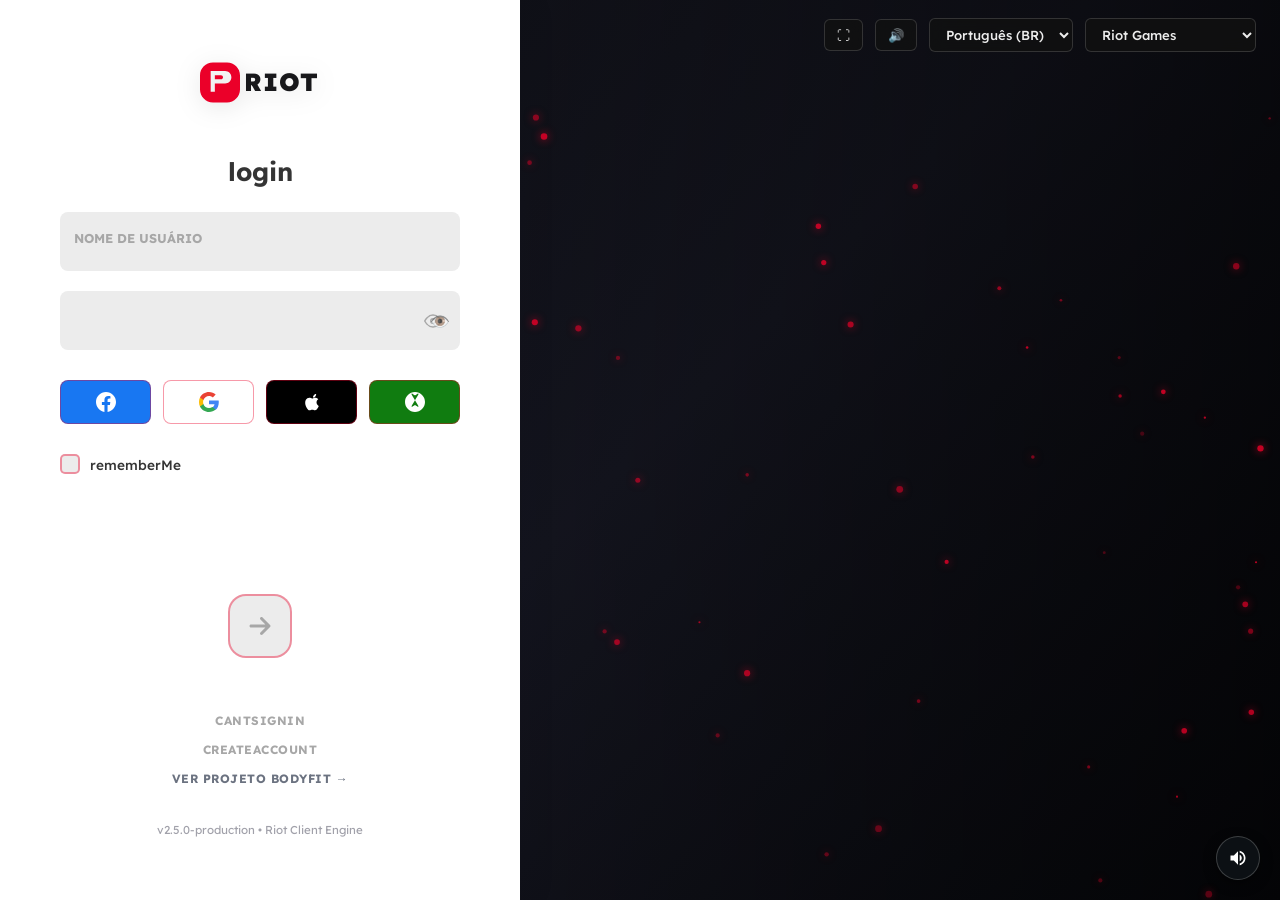
==== index.html @ dedc52a4 "feat: complete riot games login screen architecture with pwa, vfx canvas, web audio and themes" ====
<!DOCTYPE html>
<html lang="pt-BR" data-theme="riot">
<head>
  <meta charset="UTF-8">
  <meta name="viewport" content="width=device-width, initial-scale=1.0">
  <title>Riot Games — Portal de Autenticação</title>
  <link rel="manifest" href="manifest.json">
  <meta name="theme-color" content="#EB0029">
  
  <link rel="stylesheet" href="GH.css">
  <link rel="stylesheet" href="styles/animations.css">
  <link rel="stylesheet" href="styles/themes.css">

  <style>
    /* Estilos Avançados de Barra Superior e Modais */
    .top-controls {
      position: absolute;
      top: 18px;
      right: 24px;
      display: flex;
      align-items: center;
      gap: 12px;
      z-index: 100;
    }

    .control-select, .control-btn {
      background: rgba(17, 17, 17, 0.85);
      backdrop-filter: blur(8px);
      color: #ECECEC;
      border: 1px solid rgba(255, 255, 255, 0.15);
      padding: 7px 12px;
      border-radius: 6px;
      font-size: 0.82em;
      font-weight: 500;
      cursor: pointer;
      outline: none;
      transition: all 0.2s ease;
    }

    .control-select:hover, .control-btn:hover {
      border-color: var(--primary, #EB0029);
      color: #FFF;
    }

    .password-container {
      position: relative;
      width: 100%;
    }

    .password-toggle-btn {
      position: absolute;
      right: 14px;
      top: 50%;
      transform: translateY(-50%);
      background: none;
      border: none;
      cursor: pointer;
      color: var(--medium-grey);
      display: flex;
      align-items: center;
      justify-content: center;
      padding: 4px;
      border-radius: 4px;
      transition: color 0.2s ease;
    }

    .password-toggle-btn:hover {
      color: var(--primary, #EB0029);
    }

    .caps-warning {
      display: none;
      color: #FF4655;
      font-size: 0.75em;
      font-weight: 600;
      margin-top: 6px;
      align-items: center;
      gap: 5px;
    }

    .modal-overlay {
      display: none;
      position: fixed;
      inset: 0;
      background: rgba(0, 0, 0, 0.75);
      backdrop-filter: blur(6px);
      justify-content: center;
      align-items: center;
      z-index: 2000;
      animation: fadeIn 0.25s ease forwards;
    }

    .modal-overlay.active {
      display: flex;
    }

    .modal-box {
      background: #18181b;
      border: 1px solid rgba(255, 255, 255, 0.12);
      border-radius: 12px;
      padding: 32px;
      width: 90%;
      max-width: 440px;
      box-shadow: 0 20px 40px rgba(0, 0, 0, 0.8);
      position: relative;
      color: #F4F4F5;
      animation: scaleUp 0.25s ease forwards;
    }

    .modal-box h2 {
      font-size: 1.4em;
      font-weight: 700;
      margin-bottom: 10px;
      color: #FFF;
    }

    .modal-box p {
      color: #A1A1AA;
      font-size: 0.9em;
      margin-bottom: 20px;
      line-height: 1.5;
    }

    .modal-close-btn {
      position: absolute;
      top: 16px;
      right: 18px;
      background: none;
      border: none;
      color: #71717A;
      font-size: 1.5em;
      cursor: pointer;
      line-height: 1;
      transition: color 0.2s;
    }

    .modal-close-btn:hover {
      color: #FFF;
    }

    .modal-actions {
      display: flex;
      gap: 10px;
      margin-top: 20px;
    }

    .btn-action-primary {
      flex: 1;
      padding: 12px;
      background: var(--primary, #EB0029);
      color: #FFF;
      border: none;
      border-radius: 6px;
      font-weight: 700;
      font-size: 0.9em;
      cursor: pointer;
      transition: opacity 0.2s;
    }

    .btn-action-primary:hover {
      opacity: 0.9;
    }

    .two-factor-inputs {
      display: flex;
      justify-content: space-between;
      gap: 8px;
      margin: 20px 0;
    }

    .otp-field {
      width: 48px;
      height: 54px;
      text-align: center;
      font-size: 1.5em;
      font-weight: 700;
      background: #27272A;
      border: 2px solid #3F3F46;
      border-radius: 6px;
      color: #FFF;
      outline: none;
      transition: border-color 0.2s;
    }

    .otp-field:focus {
      border-color: var(--primary, #EB0029);
      background: #18181B;
    }

    .sub-links-group {
      display: flex;
      flex-direction: column;
      align-items: center;
      gap: 6px;
      margin-top: 15px;
    }

    .status-badge {
      font-size: 0.72em;
      padding: 3px 8px;
      border-radius: 4px;
      background: rgba(255, 255, 255, 0.08);
      color: #A1A1AA;
      margin-top: 25px;
    }

    /* Ajuste para SVG dos botões sociais */
    .icons__button svg {
      width: 20px;
      height: 20px;
    }
  </style>
</head>
<body>

  <!-- Barra de Ferramentas Superior (Idioma, Tema, Áudio, Tela Cheia) -->
  <header class="top-controls" role="region" aria-label="Preferências do usuário">
    <button type="button" class="control-btn" onclick="toggleFullscreen()" title="Tela cheia (F11)">
      <span>⛶</span>
    </button>

    <button type="button" class="control-btn" id="audioToggleBtn" title="Alternar som (Ctrl+M)">
      <span id="audioIcon">🔊</span>
    </button>

    <select id="langSelector" class="control-select" aria-label="Seletor de idioma">
      <option value="pt-BR" selected>Português (BR)</option>
      <option value="en-US">English (US)</option>
      <option value="es-ES">Español (ES)</option>
      <option value="ja-JP">日本語 (JA)</option>
      <option value="ko-KR">한국어 (KO)</option>
    </select>

    <select id="themeSelector" class="control-select" aria-label="Seletor de tema">
      <option value="riot" selected>Riot Games</option>
      <option value="valorant">Valorant</option>
      <option value="lol">League of Legends</option>
      <option value="tft">Teamfight Tactics</option>
    </select>
  </header>

  <main>
    <section class="login" aria-label="Painel de Login">
      <div class="wrapper">
        <!-- Logo Riot Games em Vetor SVG -->
        <div class="login__logo" aria-label="Riot Games" style="display:flex; justify-content:center;">
          <svg viewBox="0 0 135 45" width="135" height="45" fill="currentColor" xmlns="http://www.w3.org/2000/svg">
            <path fill="#EB0029" d="M14.5 0C6.5 0 0 6.5 0 14.5v16C0 38.5 6.5 45 14.5 45h16c8 0 14.5-6.5 14.5-14.5v-16C45 6.5 38.5 0 30.5 0h-16zm2.2 9.5h11.6c3.9 0 7 3.1 7 7s-3.1 7-7 7H16.7v9.5H12V9.5h4.7zm0 4.7v4.7h6.9c1.3 0 2.3-1 2.3-2.3s-1-2.3-2.3-2.3h-6.9z"/>
            <text x="50" y="32" font-family="'Lexend Deca', sans-serif" font-weight="900" font-size="28" letter-spacing="1" fill="#18181B">RIOT</text>
          </svg>
        </div>

        <h1 class="login__title" id="loginTitle" data-i18n="login">Fazer login</h1>
    
        <!-- Campo Nome de Usuário -->
        <label class="login__label">
          <span data-i18n="username">nome de usuário</span>
          <input type="text" name="username" class="input" id="usernameInput" autocomplete="username" required>
        </label>
  
        <!-- Campo Senha -->
        <label class="login__label">
          <span data-i18n="password">senha</span>
          <div class="password-container">
            <input type="password" name="password" class="input" id="passwordInput" autocomplete="current-password" required>
            <button type="button" class="password-toggle-btn" id="togglePasswordBtn" aria-label="Mostrar ou ocultar senha">
              <svg id="eyeIcon" viewBox="0 0 24 24" width="18" height="18" fill="none" stroke="currentColor" stroke-width="2" stroke-linecap="round" stroke-linejoin="round">
                <path d="M1 12s4-8 11-8 11 8 11 8-4 8-11 8-11-8-11-8z"></path>
                <circle cx="12" cy="12" r="3"></circle>
              </svg>
            </button>
          </div>
          <div class="caps-warning" id="capsWarning">
            <span>⚠️</span> <span data-i18n="capsWarning">Caps Lock ativado</span>
          </div>
        </label>
  
        <!-- Botões Sociais com SVGs Nativos -->
        <div class="login__icons" aria-label="Opções de autenticação social">
          <button type="button" class="icons__button" id="btnAuthFacebook" title="Entrar com Facebook">
            <svg viewBox="0 0 24 24" fill="#FFFFFF"><path d="M24 12.073c0-6.627-5.373-12-12-12s-12 5.373-12 12c0 5.99 4.388 10.954 10.125 11.854v-8.385H7.078v-3.47h3.047V9.43c0-3.007 1.792-4.669 4.533-4.669 1.312 0 2.686.235 2.686.235v2.953H15.83c-1.491 0-1.956.925-1.956 1.874v2.25h3.328l-.532 3.47h-2.796v8.385C19.612 23.027 24 18.062 24 12.073z"/></svg>
          </button>
  
          <button type="button" class="icons__button" id="btnAuthGoogle" title="Entrar com Google">
            <svg viewBox="0 0 24 24"><path fill="#4285F4" d="M23.745 12.27c0-.7-.06-1.4-.19-2.07H12v4.51h6.6c-.29 1.52-1.14 2.82-2.4 3.68v3.05h3.88c2.27-2.09 3.66-5.17 3.66-9.17z"/><path fill="#34A853" d="M12 24c3.24 0 5.95-1.08 7.93-2.91l-3.88-3.05c-1.08.72-2.45 1.16-4.05 1.16-3.12 0-5.77-2.1-6.72-4.93H1.19v3.15C3.17 21.32 7.23 24 12 24z"/><path fill="#FBBC05" d="M5.28 14.27c-.25-.72-.38-1.49-.38-2.27s.13-1.55.38-2.27V6.58H1.19C.43 8.11 0 9.83 0 12s.43 3.89 1.19 5.42l4.09-3.15z"/><path fill="#EA4335" d="M12 4.75c1.77 0 3.35.61 4.6 1.8l3.42-3.42C17.95 1.19 15.24 0 12 0 7.23 0 3.17 2.68 1.19 6.58l4.09 3.15c.95-2.83 3.6-4.98 6.72-4.98z"/></svg>
          </button>
  
          <button type="button" class="icons__button" id="btnAuthApple" title="Entrar com Apple">
            <svg viewBox="0 0 24 24" fill="#FFFFFF"><path d="M18.71 19.5c-.83 1.24-1.71 2.45-3.05 2.47-1.34.03-1.77-.79-3.29-.79-1.53 0-2 .77-3.27.82-1.31.05-2.3-1.32-3.14-2.53C4.25 17 2.94 12.45 4.7 9.39c.87-1.52 2.43-2.48 4.12-2.51 1.28-.02 2.5.87 3.29.87.78 0 2.26-1.07 3.81-.91.65.03 2.47.26 3.64 1.98-.09.06-2.17 1.28-2.15 3.81.03 3.02 2.65 4.03 2.68 4.04-.03.07-.42 1.44-1.38 2.83M15.97 5.39c.65-.79 1.09-1.89.97-2.99-.94.04-2.08.63-2.75 1.42-.59.69-1.11 1.8-0.97 2.87 1.06.08 2.1-.51 2.75-1.3z"/></svg>
          </button>

          <button type="button" class="icons__button" id="btnAuthXbox" title="Entrar com Xbox" style="background-color: #107C10;">
            <svg viewBox="0 0 24 24" fill="#FFFFFF"><path d="M12 0C5.373 0 0 5.373 0 12s5.373 12 12 12 12-5.373 12-12S18.627 0 12 0zm3.223 17.584c-.453-.255-3.223-1.93-3.223-1.93s-2.77 1.675-3.223 1.93c-.636.357-1.168-.275-.826-.874 1.13-1.972 3.12-5.34 4.049-6.906-.929-1.566-2.919-4.934-4.049-6.906-.342-.599.19-1.231.826-.874.453.255 3.223 1.93 3.223 1.93s2.77-1.675 3.223-1.93c.636-.357 1.168.275.826.874-1.13 1.972-3.12 5.34-4.049 6.906.929 1.566 2.919 4.934 4.049 6.906.342.599-.19 1.231-.826.874z"/></svg>
          </button>
        </div>
  
        <label class="login__label--checkbox">
          <input type="checkbox" class="input--checkbox" id="rememberCheckbox">
          <span data-i18n="rememberMe">Manter login</span>
        </label>
      </div>

      <div class="wrapper">
        <!-- Botão Principal de Login -->
        <button type="button" class="login__button" id="loginSubmitBtn" disabled aria-label="Confirmar login">
          <svg xmlns="http://www.w3.org/2000/svg" viewBox="0 0 448 512">
            <path d="M438.6 278.6l-160 160C272.4 444.9 264.2 448 256 448s-16.38-3.125-22.62-9.375c-12.5-12.5-12.5-32.75 0-45.25L338.8 288H32C14.33 288 .0016 273.7 .0016 256S14.33 224 32 224h306.8l-105.4-105.4c-12.5-12.5-12.5-32.75 0-45.25s32.75-12.5 45.25 0l160 160C451.1 245.9 451.1 266.1 438.6 278.6z"/>
          </svg>
        </button>
  
        <div class="sub-links-group">
          <a href="#" class="login__link" id="linkForgotPassword" data-i18n="cantSignIn">não consegue iniciar sessão?</a>
          <a href="#" class="login__link" id="linkRegister" data-i18n="createAccount">criar conta</a>
          <a href="bodyfit/index.html" class="login__link" style="color: #6B7280; font-size: 0.75em;">Ver Projeto Bodyfit →</a>
        </div>

        <span class="status-badge">v2.5.0-production • Riot Client Engine</span>
      </div>
    </section>

    <!-- Wallpaper Animado com Suporte a Temas -->
    <section class="wallpaper" aria-hidden="true"></section>
  </main>

  <!-- Modal: Recuperação de Senha -->
  <div class="modal-overlay" id="modalRecover" role="dialog" aria-modal="true" aria-labelledby="recoverTitle">
    <div class="modal-box">
      <button class="modal-close-btn" id="closeRecoverBtn" aria-label="Fechar">&times;</button>
      <h2 id="recoverTitle" data-i18n="recoverTitle">Recuperar Conta</h2>
      <p data-i18n="recoverDesc">Insira seu e-mail cadastrado ou nome de usuário para enviarmos as instruções de redefinição.</p>
      
      <input type="text" class="input" id="recoverInput" placeholder="nome@exemplo.com ou Usuário" style="margin-bottom: 15px;">
      
      <div class="modal-actions">
        <button type="button" class="btn-action-primary" id="btnSendRecovery" data-i18n="sendInstructions">Enviar Instruções</button>
      </div>
    </div>
  </div>

  <!-- Modal: Criar Conta -->
  <div class="modal-overlay" id="modalRegister" role="dialog" aria-modal="true" aria-labelledby="registerTitle">
    <div class="modal-box">
      <button class="modal-close-btn" id="closeRegisterBtn" aria-label="Fechar">&times;</button>
      <h2 id="registerTitle" data-i18n="registerTitle">Criar Riot ID</h2>
      <p data-i18n="registerDesc">Crie sua conta para jogar League of Legends, Valorant, TFT e muito mais.</p>
      
      <input type="email" class="input" id="regEmail" placeholder="E-mail" style="margin-bottom: 12px;">
      <input type="text" class="input" id="regUsername" placeholder="Nome de Usuário" style="margin-bottom: 12px;">
      <input type="password" class="input" id="regPassword" placeholder="Senha (mínimo 8 caracteres)" style="margin-bottom: 15px;">
      
      <div class="modal-actions">
        <button type="button" class="btn-action-primary" id="btnSubmitRegister" data-i18n="createMyAccount">Criar Minha Conta</button>
      </div>
    </div>
  </div>

  <!-- Modal: Autenticação de 2 Fatores (2FA) -->
  <div class="modal-overlay" id="modal2FA" role="dialog" aria-modal="true" aria-labelledby="twoFactorTitle">
    <div class="modal-box" style="text-align: center;">
      <button class="modal-close-btn" id="close2FABtn" aria-label="Fechar">&times;</button>
      <h2 id="twoFactorTitle" data-i18n="twoFactorTitle">Código de Segurança</h2>
      <p data-i18n="twoFactorDesc">Um código de 6 dígitos foi enviado para o seu e-mail ou autenticador Riot.</p>
      
      <div class="two-factor-inputs">
        <input type="text" maxlength="1" class="otp-field" data-index="0" autofocus>
        <input type="text" maxlength="1" class="otp-field" data-index="1">
        <input type="text" maxlength="1" class="otp-field" data-index="2">
        <input type="text" maxlength="1" class="otp-field" data-index="3">
        <input type="text" maxlength="1" class="otp-field" data-index="4">
        <input type="text" maxlength="1" class="otp-field" data-index="5">
      </div>
      
      <div class="modal-actions">
        <button type="button" class="btn-action-primary" id="btnVerify2FA" data-i18n="verifyCode">Verificar e Entrar</button>
      </div>
    </div>
  </div>

  <!-- Módulos JavaScript Integrados -->
  <script src="js/audio.js"></script>
  <script src="js/i18n.js"></script>
  <script src="js/theme-switcher.js"></script>
  <script src="js/particles.js"></script>
  <script src="js/confetti.js"></script>
  <script src="js/shortcuts.js"></script>
  <script src="js/mock-auth.js"></script>
  <script src="js/auth.js"></script>
  <script src="Durateston.js"></script>
</body>
</html>
---- GH.css ----
@import url('https://fonts.googleapis.com/css2?family=Lexend+Deca:wght@300;400;500;600;700&display=swap');
@import url('./styles/animations.css');

:root {
  --white: #FFFFFF;
  --whitesmoke: #F9F9F9;
  --light-grey: #ECECEC;
  --grey: #C4C4C4;
  --medium-grey: #A7A7A7;
  --deep-grey: #343434;
  --black: #000000;
  --blue: #1B77F3;
  --red: #EB0029;
  --riot-dark: #111111;
  --riot-accent: #FF4655;
  
  --bg-main: var(--white);
  --text-main: var(--deep-grey);
  --input-bg: var(--light-grey);
  --border-color: rgba(0, 0, 0, 0.1);
  --focus-ring: rgba(235, 0, 41, 0.4);
}

[data-theme="dark"] {
  --bg-main: var(--riot-dark);
  --text-main: var(--white);
  --deep-grey: var(--white);
  --input-bg: #1F1F1F;
  --light-grey: #2A2A2A;
  --medium-grey: #888888;
  --border-color: rgba(255, 255, 255, 0.1);
  --focus-ring: rgba(255, 70, 85, 0.5);
}

* {
  margin: 0;
  padding: 0;
  box-sizing: border-box;
  font-family: 'Lexend Deca', sans-serif;
}

body {
  background-color: var(--bg-main);
  color: var(--text-main);
  min-height: 100vh;
  transition: background-color 0.3s ease, color 0.3s ease;
}

main {
  display: flex;
  min-height: 100vh;
  width: 100%;
}

.login {
  display: flex;
  flex-direction: column;
  align-items: center;
  justify-content: space-between;
  width: 100%;
  max-width: 520px;
  min-height: 100vh;
  padding: clamp(25px, 6%, 60px);
  background-color: var(--bg-main);
  z-index: 10;
  box-shadow: 10px 0 30px rgba(0,0,0,0.05);
}

.wrapper {
  width: 100%;
  display: flex;
  flex-direction: column;
  align-items: center;
  justify-content: center;
}

.login__logo {
  width: 120px;
  margin-bottom: 50px;
  filter: drop-shadow(0 4px 12px rgba(0,0,0,0.1));
}

.login__title {
  color: var(--text-main);
  font-size: 1.6rem;
  font-weight: 700;
  margin-bottom: 25px;
  text-align: center;
}

.login__label {
  position: relative;
  display: block;
  margin-bottom: 20px;
  width: 100%;
}

.input {
  width: 100%;
  background-color: var(--input-bg);
  border: 2px solid transparent;
  border-radius: 8px;
  outline: none;
  font-size: 0.95rem;
  padding: 26px 14px 10px;
  font-weight: 600;
  color: var(--text-main);
  transition: all 0.25s cubic-bezier(0.4, 0, 0.2, 1);
}

.login__label span {
  position: absolute;
  top: 18px;
  left: 14px;
  font-size: 0.8rem;
  font-weight: 700;
  text-transform: uppercase;
  color: var(--medium-grey);
  pointer-events: none;
  transition: all 0.2s cubic-bezier(0.4, 0, 0.2, 1);
}

.input:focus {
  background-color: var(--bg-main);
  border-color: var(--riot-accent);
  box-shadow: 0 0 0 4px var(--focus-ring);
}

.input:not(:placeholder-shown) + span,
.login__label .span-active {
  top: 6px;
  left: 14px;
  font-size: 0.65rem;
  color: var(--riot-accent);
}

.login__icons {
  display: flex;
  gap: 12px;
  width: 100%;
  margin: 10px 0 20px;
}

.icons__button {
  flex: 1;
  display: flex;
  align-items: center;
  justify-content: center;
  height: 44px;
  border-radius: 8px;
  cursor: pointer;
  border: 1px solid var(--border-color);
  transition: transform 0.2s ease, filter 0.2s ease, box-shadow 0.2s ease;
}

.icons__button:hover {
  transform: translateY(-2px);
  filter: brightness(1.1);
  box-shadow: 0 4px 12px rgba(0,0,0,0.15);
}

.icons__button:focus-visible {
  outline: 3px solid var(--riot-accent);
  outline-offset: 2px;
}

.login__icons img {
  width: 22px;
  height: 22px;
  object-fit: contain;
}

.login__icons .icons__button:nth-child(1) { background-color: #1877F2; }
.login__icons .icons__button:nth-child(2) { background-color: #FFFFFF; }
.login__icons .icons__button:nth-child(3) { background-color: #000000; }

.login__label--checkbox {
  width: 100%;
  margin: 10px 0 35px;
  font-size: 0.85rem;
  font-weight: 500;
  display: flex;
  align-items: center;
  cursor: pointer;
  color: var(--text-main);
  user-select: none;
}

.input--checkbox {
  appearance: none;
  width: 20px;
  height: 20px;
  background-color: var(--input-bg);
  border: 2px solid var(--border-color);
  margin-right: 10px;
  border-radius: 5px;
  cursor: pointer;
  transition: background-color 0.2s, border-color 0.2s;
}

.input--checkbox:checked {
  background-color: var(--riot-accent);
  border-color: var(--riot-accent);
}

.input--checkbox:checked::after {
  content: "";
  display: block;
  width: 5px;
  height: 10px;
  border: solid white;
  border-width: 0 2px 2px 0;
  transform: rotate(45deg);
  margin: 3px 6px;
}

.login__button {
  width: 64px;
  height: 64px;
  display: flex;
  align-items: center;
  justify-content: center;
  background-color: var(--riot-accent);
  border-radius: 18px;
  border: none;
  cursor: pointer;
  margin-bottom: 40px;
  box-shadow: 0 6px 20px rgba(255, 70, 85, 0.4);
  transition: transform 0.2s ease, background-color 0.2s ease, box-shadow 0.2s ease;
}

.login__button:hover:not(:disabled) {
  transform: scale(1.05);
  box-shadow: 0 8px 25px rgba(255, 70, 85, 0.6);
}

.login__button:active:not(:disabled) {
  transform: scale(0.98);
}

.login__button svg {
  fill: white;
  width: 24px;
  height: 24px;
}

.login__button:disabled {
  cursor: not-allowed;
  background-color: var(--input-bg);
  box-shadow: none;
  border: 2px solid var(--border-color);
}

.login__button:disabled svg {
  fill: var(--medium-grey);
}

.login__link {
  font-size: 0.75rem;
  text-decoration: none;
  color: var(--medium-grey);
  text-transform: uppercase;
  margin-bottom: 8px;
  font-weight: 700;
  letter-spacing: 0.5px;
  transition: color 0.2s ease;
}

.login__link:hover {
  color: var(--riot-accent);
  text-decoration: underline;
}

.wallpaper {
  width: 100%;
  background-image: linear-gradient(to right, rgba(0,0,0,0.2), rgba(0,0,0,0.6)), url('./images/wallpaper.jpg');
  background-size: cover;
  background-position: center;
  flex: 1;
}

a:focus-visible, button:focus-visible, input:focus-visible {
  outline: 3px solid var(--riot-accent);
  outline-offset: 2px;
}

@media (max-width: 768px) {
  main { flex-direction: column; }
  .login { max-width: 100%; min-height: 100vh; padding: 30px 20px; }
  .wallpaper { display: none; }
}

@media (min-width: 1920px) {
  .login { max-width: 600px; padding: 80px; }
  .login__title { font-size: 2rem; }
  .input { font-size: 1.1rem; padding: 30px 16px 12px; }
}
---- styles/animations.css ----
/* =================================================================xture
 * Riot Games Design System - Animations & Micro-interactions
 * ========================================================================== */

@keyframes shake {
  0%, 100% { transform: translateX(0); }
  20%, 60% { transform: translateX(-6px); }
  40%, 80% { transform: translateX(6px); }
}

@keyframes fadeIn {
  from {
    opacity: 0;
    transform: translateY(8px);
  }
  to {
    opacity: 1;
    transform: translateY(0);
  }
}

@keyframes pulseGlow {
  0% {
    box-shadow: 0 0 0 0 rgba(255, 70, 85, 0.4);
  }
  70% {
    box-shadow: 0 0 0 8px rgba(255, 70, 85, 0);
  }
  100% {
    box-shadow: 0 0 0 0 rgba(255, 70, 85, 0);
  }
}

/* Animation Utility Classes */
.animate-shake {
  animation: shake 0.4s cubic-bezier(0.36, 0.07, 0.19, 0.97) both;
}

.animate-fade-in {
  animation: fadeIn 0.3s ease-out forwards;
}

.animate-pulse-focus:focus {
  animation: pulseGlow 1.5s infinite;
}

/* Modal / View Transition wrapper */
.modal-transition {
  animation: fadeIn 0.3s cubic-bezier(0.16, 1, 0.3, 1) forwards;
}
---- styles/themes.css ----
/* ==========================================
   Riot Multi-Game Theme Switcher Styles
   Themes: Riot Red (Default), Valorant, League of Legends, Teamfight Tactics
   ========================================== */

:root, [data-theme="riot"] {
    --primary: #eb0029;
    --primary-hover: #c50022;
    --accent: #ff4655;
    --bg-glow: rgba(235, 0, 41, 0.25);
    --wallpaper-gradient: linear-gradient(135deg, #0f1016 0%, #181925 50%, #090a0f 100%);
    --font-family: 'Poppins', sans-serif;
    --card-bg: rgba(20, 20, 25, 0.85);
    --border-color: rgba(235, 0, 41, 0.4);
    --text-color: #ffffff;
    --text-muted: #8b9bb4;
}

[data-theme="valorant"] {
    --primary: #ff4655;
    --primary-hover: #fa2334;
    --accent: #ece8e1;
    --bg-glow: rgba(255, 70, 85, 0.3);
    --wallpaper-gradient: linear-gradient(135deg, #0f1923 0%, #1f2731 50%, #0b0e14 100%);
    --font-family: 'Teko', 'Poppins', sans-serif;
    --card-bg: rgba(15, 25, 35, 0.9);
    --border-color: rgba(255, 70, 85, 0.5);
    --text-color: #ece8e1;
    --text-muted: #7e8b99;
}

[data-theme="lol"] {
    --primary: #c8aa6d;
    --primary-hover: #f0e6d2;
    --accent: #0ac8b9;
    --bg-glow: rgba(10, 200, 185, 0.2);
    --wallpaper-gradient: linear-gradient(135deg, #010a10 0%, #0a1428 50%, #010a10 100%);
    --font-family: 'BeaufortforLOL', 'Poppins', sans-serif;
    --card-bg: rgba(1, 10, 16, 0.85);
    --border-color: rgba(200, 170, 109, 0.4);
    --text-color: #f0e6d2;
    --text-muted: #a09b8c;
}

[data-theme="tft"] {
    --primary: #9d4edd;
    --primary-hover: #c77dff;
    --accent: #4cc9f0;
    --bg-glow: rgba(157, 78, 221, 0.25);
    --wallpaper-gradient: linear-gradient(135deg, #13092d 0%, #24144d 50%, #0b041a 100%);
    --font-family: 'Poppins', sans-serif;
    --card-bg: rgba(19, 9, 45, 0.85);
    --border-color: rgba(157, 78, 221, 0.4);
    --text-color: #ffffff;
    --text-muted: #9d8ec4;
}

body {
    background: var(--wallpaper-gradient);
    font-family: var(--font-family);
    color: var(--text-color);
    transition: background 0.4s ease, color 0.4s ease;
    margin: 0;
    min-height: 100vh;
}
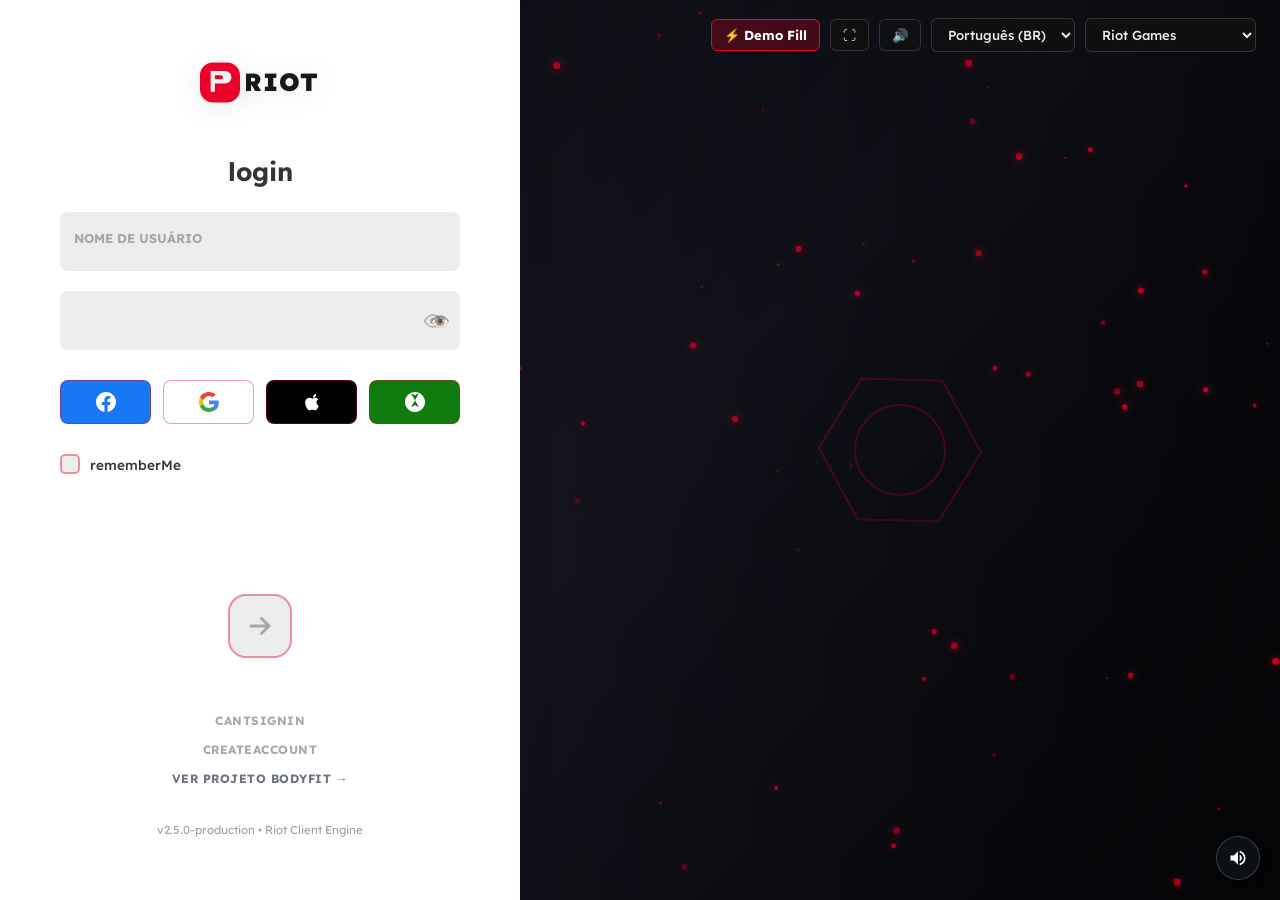
==== commit be333485: "feat: enhance particle watermarks, Web Audio synthesis, demo fill and fitness calculators" ====
--- a/index.html
+++ b/index.html
@@ -4,8 +4,11 @@
   <meta charset="UTF-8">
   <meta name="viewport" content="width=device-width, initial-scale=1.0">
   <title>Riot Games — Portal de Autenticação</title>
+  
+  <link rel="icon" type="image/svg+xml" href="data:image/svg+xml,<svg xmlns='http://www.w3.org/2000/svg' viewBox='0 0 45 45'><path fill='%23EB0029' d='M14.5 0C6.5 0 0 6.5 0 14.5v16C0 38.5 6.5 45 14.5 45h16c8 0 14.5-6.5 14.5-14.5v-16C45 6.5 38.5 0 30.5 0h-16zm2.2 9.5h11.6c3.9 0 7 3.1 7 7s-3.1 7-7 7H16.7v9.5H12V9.5h4.7zm0 4.7v4.7h6.9c1.3 0 2.3-1 2.3-2.3s-1-2.3-2.3-2.3h-6.9z'/></svg>">
   <link rel="manifest" href="manifest.json">
   <meta name="theme-color" content="#EB0029">
+  <meta name="description" content="Portal oficial e responsivo de autenticação Riot Games com temas dinâmicos, Web Audio e 2FA.">
   
   <link rel="stylesheet" href="GH.css">
   <link rel="stylesheet" href="styles/animations.css">
@@ -19,7 +22,7 @@
       right: 24px;
       display: flex;
       align-items: center;
-      gap: 12px;
+      gap: 10px;
       z-index: 100;
     }
 
@@ -204,7 +207,6 @@
       margin-top: 25px;
     }
 
-    /* Ajuste para SVG dos botões sociais */
     .icons__button svg {
       width: 20px;
       height: 20px;
@@ -213,8 +215,12 @@
 </head>
 <body>
 
-  <!-- Barra de Ferramentas Superior (Idioma, Tema, Áudio, Tela Cheia) -->
+  <!-- Barra de Ferramentas Superior (Idioma, Tema, Áudio, Tela Cheia, Demo Fill) -->
   <header class="top-controls" role="region" aria-label="Preferências do usuário">
+    <button type="button" class="control-btn" id="btnDemoFill" title="Auto-preencher credenciais de teste (player1 / password123)" style="background: rgba(235, 0, 41, 0.25); border-color: #EB0029; color: #FFF; font-weight: bold;">
+      <span>⚡ Demo Fill</span>
+    </button>
+
     <button type="button" class="control-btn" onclick="toggleFullscreen()" title="Tela cheia (F11)">
       <span>⛶</span>
     </button>
@@ -386,5 +392,46 @@
   <script src="js/mock-auth.js"></script>
   <script src="js/auth.js"></script>
   <script src="Durateston.js"></script>
+
+  <script>
+    // Eventos de Autopreenchimento de Teste (Demo Fill)
+    document.addEventListener('DOMContentLoaded', () => {
+      const btnDemo = document.getElementById('btnDemoFill');
+      if (btnDemo) {
+        btnDemo.addEventListener('click', () => {
+          const u = document.getElementById('usernameInput');
+          const p = document.getElementById('passwordInput');
+          if (u && p) {
+            u.value = 'player1';
+            p.value = 'password123';
+            u.dispatchEvent(new Event('input', { bubbles: true }));
+            p.dispatchEvent(new Event('input', { bubbles: true }));
+            if (window.showRiotToast) window.showRiotToast('Credenciais Demo preenchidas! Código 2FA: 123456', 'info');
+            if (window.riotAudio) window.riotAudio.play('click');
+          }
+        });
+      }
+
+      // Eventos de Autenticação Social Simulada
+      ['btnAuthFacebook', 'btnAuthGoogle', 'btnAuthApple', 'btnAuthXbox'].forEach(id => {
+        const btn = document.getElementById(id);
+        if (btn) {
+          btn.addEventListener('click', () => {
+            const provider = id.replace('btnAuth', '');
+            const u = document.getElementById('usernameInput');
+            const p = document.getElementById('passwordInput');
+            if (u && p) {
+              u.value = `${provider.toLowerCase()}.user`;
+              p.value = 'password123';
+              u.dispatchEvent(new Event('input', { bubbles: true }));
+              p.dispatchEvent(new Event('input', { bubbles: true }));
+              if (window.showRiotToast) window.showRiotToast(`Autenticação (${provider}) vinculada com sucesso!`, 'success');
+              if (window.riotAudio) window.riotAudio.play('success');
+            }
+          });
+        }
+      });
+    });
+  </script>
 </body>
 </html>
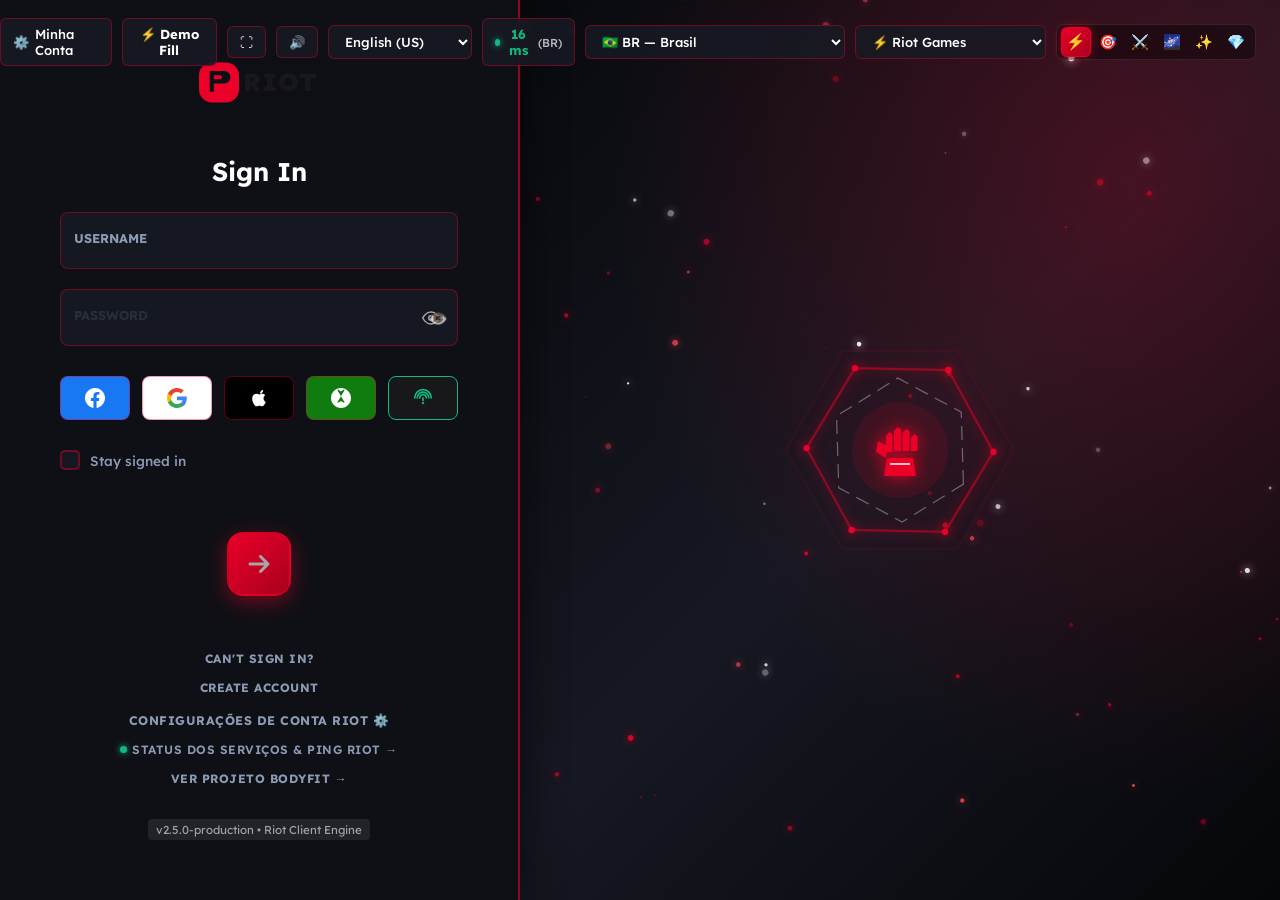
==== commit 4f430fdb: "feat: upgrade PWA manifest, service worker riot-portal-v2, and exhaustive bilingual technical docume" ====
--- a/index.html
+++ b/index.html
@@ -217,6 +217,11 @@
 
   <!-- Barra de Ferramentas Superior (Idioma, Tema, Áudio, Tela Cheia, Demo Fill) -->
   <header class="top-controls" role="region" aria-label="Preferências do usuário">
+    <a href="index/account-settings.html" class="control-btn" id="btnTopAccount" title="Central de Configurações da Conta Riot" style="text-decoration: none; display: flex; align-items: center; gap: 6px; border-color: rgba(235, 0, 41, 0.4); background: rgba(235, 0, 41, 0.12);">
+      <span>⚙️</span>
+      <span id="topAccountName">Minha Conta</span>
+    </a>
+
     <button type="button" class="control-btn" id="btnDemoFill" title="Auto-preencher credenciais de teste (player1 / password123)" style="background: rgba(235, 0, 41, 0.25); border-color: #EB0029; color: #FFF; font-weight: bold;">
       <span>⚡ Demo Fill</span>
     </button>
@@ -238,11 +243,22 @@
     </select>
 
     <select id="themeSelector" class="control-select" aria-label="Seletor de tema">
-      <option value="riot" selected>Riot Games</option>
-      <option value="valorant">Valorant</option>
-      <option value="lol">League of Legends</option>
-      <option value="tft">Teamfight Tactics</option>
+      <option value="riot" selected>⚡ Riot Games</option>
+      <option value="valorant">🎯 Valorant</option>
+      <option value="lol">⚔️ League of Legends</option>
+      <option value="tft">🌌 Teamfight Tactics</option>
+      <option value="starguardian">✨ Star Guardian</option>
+      <option value="kda">💎 K/DA Pop-Stars</option>
     </select>
+
+    <div class="theme-quick-bar" role="group" aria-label="Alternador Rápido de Temas">
+      <button type="button" class="theme-chip-btn active" data-theme-value="riot" title="Riot Games (Padrão) [⚡]">⚡</button>
+      <button type="button" class="theme-chip-btn" data-theme-value="valorant" title="Valorant [🎯]">🎯</button>
+      <button type="button" class="theme-chip-btn" data-theme-value="lol" title="League of Legends [⚔️]">⚔️</button>
+      <button type="button" class="theme-chip-btn" data-theme-value="tft" title="Teamfight Tactics [🌌]">🌌</button>
+      <button type="button" class="theme-chip-btn" data-theme-value="starguardian" title="Star Guardian [✨]">✨</button>
+      <button type="button" class="theme-chip-btn" data-theme-value="kda" title="K/DA Pop-Stars [💎]">💎</button>
+    </div>
   </header>
 
   <main>
@@ -317,6 +333,13 @@
         <div class="sub-links-group">
           <a href="#" class="login__link" id="linkForgotPassword" data-i18n="cantSignIn">não consegue iniciar sessão?</a>
           <a href="#" class="login__link" id="linkRegister" data-i18n="createAccount">criar conta</a>
+          <a href="index/account-settings.html" class="login__link" style="color: var(--primary, #EB0029); font-weight: 700; font-size: 0.78em; margin-top: 4px; display: flex; align-items: center; justify-content: center; gap: 5px;">
+            <span>Configurações de Conta Riot ⚙️</span>
+          </a>
+          <a href="trembolona.html" class="login__link" style="color: #10B981; font-size: 0.75em; font-weight: 600; display: flex; align-items: center; justify-content: center; gap: 5px;">
+            <span style="display:inline-block; width:7px; height:7px; border-radius:50%; background:#10B981; box-shadow:0 0 6px #10B981;"></span>
+            Status dos Serviços & Ping Riot →
+          </a>
           <a href="bodyfit/index.html" class="login__link" style="color: #6B7280; font-size: 0.75em;">Ver Projeto Bodyfit →</a>
         </div>
 
@@ -392,6 +415,7 @@
   <script src="js/mock-auth.js"></script>
   <script src="js/auth.js"></script>
   <script src="Durateston.js"></script>
+  <script src="js/riot-security.js"></script>
 
   <script>
     // Eventos de Autopreenchimento de Teste (Demo Fill)
--- a/GH.css
+++ b/GH.css
@@ -1,5 +1,5 @@
 @import url('https://fonts.googleapis.com/css2?family=Lexend+Deca:wght@300;400;500;600;700&display=swap');
-@import url('./styles/animations.css');
+@import url('./animations.css');
 
 :root {
   --white: #FFFFFF;
@@ -273,7 +273,7 @@
 
 .wallpaper {
   width: 100%;
-  background-image: linear-gradient(to right, rgba(0,0,0,0.2), rgba(0,0,0,0.6)), url('./images/wallpaper.jpg');
+  background: var(--wallpaper-gradient, linear-gradient(135deg, #0f1016 0%, #181925 50%, #090a0f 100%));
   background-size: cover;
   background-position: center;
   flex: 1;
--- a/styles/themes.css
+++ b/styles/themes.css
@@ -1,65 +1,532 @@
-/* ==========================================
-   Riot Multi-Game Theme Switcher Styles
-   Themes: Riot Red (Default), Valorant, League of Legends, Teamfight Tactics
-   ========================================== */
-
+/* ==========================================================================
+   Riot Multi-Game Visual Styling & Dynamic Theme Engine
+   Supported Gaming Themes:
+   1. Riot ('riot')           - Riot Red & Black, aggressive hextech styling
+   2. Valorant ('valorant')   - Tactical Radiant Red/Off-white, angular geometric borders
+   3. LoL ('lol')             - Hextech Blue & Gold, runic ornate borders, magical glowing accents
+   4. TFT ('tft')             - Cosmic Starlight & Indigo, soft nebula gradients
+   5. Star Guardian ('starguardian') - Pastel Pink, Magenta & Gold, magical girl glitter glow
+   6. K/DA ('kda')            - Neon Cyber Violet & Hot Pink, prestige pop-star dark cyber
+   ========================================================================== */
+
+/* --------------------------------------------------------------------------
+   1. Riot Theme (Default)
+   Aggressive hextech styling, Riot Red & Black obsidian aesthetic
+   -------------------------------------------------------------------------- */
 :root, [data-theme="riot"] {
-    --primary: #eb0029;
-    --primary-hover: #c50022;
+    /* 9 Required Standard Theme Variables */
+    --bg-primary: #0f1015;
+    --bg-secondary: #181a24;
+    --accent-color: #eb0029;
+    --accent-glow: rgba(235, 0, 41, 0.45);
+    --text-primary: #ffffff;
+    --text-secondary: #8b9bb4;
+    --border-color: rgba(235, 0, 41, 0.4);
+    --input-bg: rgba(24, 26, 36, 0.85);
+    --btn-gradient: linear-gradient(135deg, #eb0029 0%, #a8001d 100%);
+
+    /* Compatibility & Component Aliases */
+    --primary: var(--accent-color);
+    --primary-hover: #ff1a40;
     --accent: #ff4655;
-    --bg-glow: rgba(235, 0, 41, 0.25);
-    --wallpaper-gradient: linear-gradient(135deg, #0f1016 0%, #181925 50%, #090a0f 100%);
-    --font-family: 'Poppins', sans-serif;
-    --card-bg: rgba(20, 20, 25, 0.85);
-    --border-color: rgba(235, 0, 41, 0.4);
-    --text-color: #ffffff;
-    --text-muted: #8b9bb4;
-}
-
+    --bg-glow: var(--accent-glow);
+    --wallpaper-gradient: radial-gradient(ellipse at 80% 20%, rgba(235, 0, 41, 0.22) 0%, transparent 60%), linear-gradient(135deg, #090a0e 0%, #161822 50%, #06070a 100%);
+    --font-family: 'Lexend Deca', 'Poppins', sans-serif;
+    --card-bg: var(--bg-secondary);
+    --text-color: var(--text-primary);
+    --text-muted: var(--text-secondary);
+    --bg-main: var(--bg-primary);
+    --text-main: var(--text-primary);
+    --riot-accent: var(--accent-color);
+    --focus-ring: rgba(235, 0, 41, 0.5);
+    --theme-title: "RIOT GAMES";
+    --theme-symbol: "⚡";
+    --theme-badge-color: #eb0029;
+}
+
+/* --------------------------------------------------------------------------
+   2. Valorant Theme
+   Tactical Radiant Red/Off-white, angular geometric borders & sharp chamfers
+   -------------------------------------------------------------------------- */
 [data-theme="valorant"] {
-    --primary: #ff4655;
+    /* 9 Required Standard Theme Variables */
+    --bg-primary: #0f1923;
+    --bg-secondary: #1b2733;
+    --accent-color: #ff4655;
+    --accent-glow: rgba(255, 70, 85, 0.45);
+    --text-primary: #ece8e1;
+    --text-secondary: #7e8b99;
+    --border-color: rgba(255, 70, 85, 0.5);
+    --input-bg: rgba(27, 39, 51, 0.85);
+    --btn-gradient: linear-gradient(135deg, #ff4655 0%, #bd2b38 100%);
+
+    /* Compatibility & Component Aliases */
+    --primary: var(--accent-color);
     --primary-hover: #fa2334;
     --accent: #ece8e1;
-    --bg-glow: rgba(255, 70, 85, 0.3);
-    --wallpaper-gradient: linear-gradient(135deg, #0f1923 0%, #1f2731 50%, #0b0e14 100%);
-    --font-family: 'Teko', 'Poppins', sans-serif;
-    --card-bg: rgba(15, 25, 35, 0.9);
-    --border-color: rgba(255, 70, 85, 0.5);
-    --text-color: #ece8e1;
-    --text-muted: #7e8b99;
-}
-
+    --bg-glow: var(--accent-glow);
+    --wallpaper-gradient: radial-gradient(circle at 75% 25%, rgba(255, 70, 85, 0.22) 0%, transparent 55%), linear-gradient(135deg, #0a1017 0%, #151e28 50%, #080c11 100%);
+    --font-family: 'Teko', 'Lexend Deca', sans-serif;
+    --card-bg: var(--bg-secondary);
+    --text-color: var(--text-primary);
+    --text-muted: var(--text-secondary);
+    --bg-main: var(--bg-primary);
+    --text-main: var(--text-primary);
+    --riot-accent: var(--accent-color);
+    --focus-ring: rgba(255, 70, 85, 0.5);
+    --theme-title: "VALORANT // PROTOCOL";
+    --theme-symbol: "🎯";
+    --theme-badge-color: #ff4655;
+}
+
+/* --------------------------------------------------------------------------
+   3. League of Legends Theme (LoL)
+   Hextech Blue & Gold, runic ornate borders, magical glowing accents
+   -------------------------------------------------------------------------- */
 [data-theme="lol"] {
-    --primary: #c8aa6d;
+    /* 9 Required Standard Theme Variables */
+    --bg-primary: #010a13;
+    --bg-secondary: #0a1428;
+    --accent-color: #c8aa6d;
+    --accent-glow: rgba(10, 200, 185, 0.45);
+    --text-primary: #f0e6d2;
+    --text-secondary: #a09b8c;
+    --border-color: rgba(200, 170, 109, 0.5);
+    --input-bg: rgba(10, 20, 40, 0.85);
+    --btn-gradient: linear-gradient(135deg, #c8aa6d 0%, #785a28 100%);
+
+    /* Compatibility & Component Aliases */
+    --primary: var(--accent-color);
     --primary-hover: #f0e6d2;
     --accent: #0ac8b9;
-    --bg-glow: rgba(10, 200, 185, 0.2);
-    --wallpaper-gradient: linear-gradient(135deg, #010a10 0%, #0a1428 50%, #010a10 100%);
-    --font-family: 'BeaufortforLOL', 'Poppins', sans-serif;
-    --card-bg: rgba(1, 10, 16, 0.85);
-    --border-color: rgba(200, 170, 109, 0.4);
-    --text-color: #f0e6d2;
-    --text-muted: #a09b8c;
-}
-
+    --bg-glow: var(--accent-glow);
+    --wallpaper-gradient: radial-gradient(circle at 75% 30%, rgba(10, 200, 185, 0.2) 0%, rgba(200, 170, 109, 0.14) 40%, transparent 65%), linear-gradient(135deg, #010a13 0%, #091428 50%, #01060c 100%);
+    --font-family: 'BeaufortforLOL', 'Cinzel', 'Lexend Deca', serif, sans-serif;
+    --card-bg: var(--bg-secondary);
+    --text-color: var(--text-primary);
+    --text-muted: var(--text-secondary);
+    --bg-main: var(--bg-primary);
+    --text-main: var(--text-primary);
+    --riot-accent: var(--accent-color);
+    --focus-ring: rgba(10, 200, 185, 0.5);
+    --theme-title: "LEAGUE OF LEGENDS";
+    --theme-symbol: "⚔️";
+    --theme-badge-color: #c8aa6d;
+}
+
+/* --------------------------------------------------------------------------
+   4. Teamfight Tactics Theme (TFT)
+   Cosmic Starlight & Indigo, soft nebula gradients & astral radiance
+   -------------------------------------------------------------------------- */
 [data-theme="tft"] {
-    --primary: #9d4edd;
+    /* 9 Required Standard Theme Variables */
+    --bg-primary: #0f0826;
+    --bg-secondary: #1f1047;
+    --accent-color: #9d4edd;
+    --accent-glow: rgba(76, 201, 240, 0.45);
+    --text-primary: #ffffff;
+    --text-secondary: #b3a4db;
+    --border-color: rgba(157, 78, 221, 0.45);
+    --input-bg: rgba(31, 16, 71, 0.8);
+    --btn-gradient: linear-gradient(135deg, #9d4edd 0%, #4cc9f0 100%);
+
+    /* Compatibility & Component Aliases */
+    --primary: var(--accent-color);
     --primary-hover: #c77dff;
     --accent: #4cc9f0;
-    --bg-glow: rgba(157, 78, 221, 0.25);
-    --wallpaper-gradient: linear-gradient(135deg, #13092d 0%, #24144d 50%, #0b041a 100%);
-    --font-family: 'Poppins', sans-serif;
-    --card-bg: rgba(19, 9, 45, 0.85);
-    --border-color: rgba(157, 78, 221, 0.4);
-    --text-color: #ffffff;
-    --text-muted: #9d8ec4;
-}
-
+    --bg-glow: var(--accent-glow);
+    --wallpaper-gradient: radial-gradient(circle at 70% 25%, rgba(76, 201, 240, 0.24) 0%, rgba(157, 78, 221, 0.2) 35%, transparent 70%), linear-gradient(135deg, #0c0620 0%, #1e1045 50%, #070312 100%);
+    --font-family: 'Poppins', 'Lexend Deca', sans-serif;
+    --card-bg: var(--bg-secondary);
+    --text-color: var(--text-primary);
+    --text-muted: var(--text-secondary);
+    --bg-main: var(--bg-primary);
+    --text-main: var(--text-primary);
+    --riot-accent: var(--accent-color);
+    --focus-ring: rgba(76, 201, 240, 0.5);
+    --theme-title: "TEAMFIGHT TACTICS";
+    --theme-symbol: "🌌";
+    --theme-badge-color: #9d4edd;
+}
+
+/* --------------------------------------------------------------------------
+   5. Star Guardian Theme ('starguardian')
+   Pastel Pink, Magenta & Gold, magical girl glitter glow & star brilliance
+   -------------------------------------------------------------------------- */
+[data-theme="starguardian"], [data-theme="star-guardian"] {
+    /* 9 Required Standard Theme Variables */
+    --bg-primary: #180c24;
+    --bg-secondary: #2c123d;
+    --accent-color: #ff66ab;
+    --accent-glow: rgba(255, 102, 171, 0.5);
+    --text-primary: #fff0f7;
+    --text-secondary: #f3b4d4;
+    --border-color: rgba(255, 102, 171, 0.45);
+    --input-bg: rgba(44, 18, 61, 0.85);
+    --btn-gradient: linear-gradient(135deg, #ff66ab 0%, #ffd166 100%);
+
+    /* Compatibility & Component Aliases */
+    --primary: var(--accent-color);
+    --primary-hover: #ff85be;
+    --accent: #ffd166;
+    --bg-glow: var(--accent-glow);
+    --wallpaper-gradient: radial-gradient(circle at 75% 20%, rgba(255, 102, 171, 0.3) 0%, rgba(255, 209, 102, 0.2) 35%, transparent 65%), linear-gradient(135deg, #160a20 0%, #291038 50%, #0d0514 100%);
+    --font-family: 'Poppins', 'Quicksand', 'Lexend Deca', sans-serif;
+    --card-bg: var(--bg-secondary);
+    --text-color: var(--text-primary);
+    --text-muted: var(--text-secondary);
+    --bg-main: var(--bg-primary);
+    --text-main: var(--text-primary);
+    --riot-accent: var(--accent-color);
+    --focus-ring: rgba(255, 102, 171, 0.55);
+    --theme-title: "STAR GUARDIAN";
+    --theme-symbol: "✨";
+    --theme-badge-color: #ff66ab;
+}
+
+/* --------------------------------------------------------------------------
+   6. K/DA Theme ('kda')
+   Neon Cyber Violet & Hot Pink, prestige pop-star dark cyber & holographic edge
+   -------------------------------------------------------------------------- */
+[data-theme="kda"] {
+    /* 9 Required Standard Theme Variables */
+    --bg-primary: #090714;
+    --bg-secondary: #17122e;
+    --accent-color: #c026d3;
+    --accent-glow: rgba(217, 70, 239, 0.55);
+    --text-primary: #ffffff;
+    --text-secondary: #c4b5fd;
+    --border-color: rgba(192, 38, 211, 0.55);
+    --input-bg: rgba(23, 18, 46, 0.88);
+    --btn-gradient: linear-gradient(135deg, #c026d3 0%, #06b6d4 100%);
+
+    /* Compatibility & Component Aliases */
+    --primary: var(--accent-color);
+    --primary-hover: #d946ef;
+    --accent: #06b6d4;
+    --bg-glow: var(--accent-glow);
+    --wallpaper-gradient: radial-gradient(ellipse at 80% 25%, rgba(192, 38, 211, 0.3) 0%, rgba(6, 182, 212, 0.2) 40%, transparent 70%), linear-gradient(135deg, #080612 0%, #15102a 50%, #040308 100%);
+    --font-family: 'Teko', 'Lexend Deca', 'Montserrat', sans-serif;
+    --card-bg: var(--bg-secondary);
+    --text-color: var(--text-primary);
+    --text-muted: var(--text-secondary);
+    --bg-main: var(--bg-primary);
+    --text-main: var(--text-primary);
+    --riot-accent: var(--accent-color);
+    --focus-ring: rgba(217, 70, 239, 0.55);
+    --theme-title: "K/DA POP/STARS";
+    --theme-symbol: "💎";
+    --theme-badge-color: #c026d3;
+}
+
+/* ==========================================================================
+   Global Base & Transitions
+   ========================================================================== */
 body {
-    background: var(--wallpaper-gradient);
+    background: var(--bg-primary);
     font-family: var(--font-family);
-    color: var(--text-color);
-    transition: background 0.4s ease, color 0.4s ease;
+    color: var(--text-primary);
+    transition: background-color 0.4s ease, color 0.4s ease;
     margin: 0;
     min-height: 100vh;
 }
+
+/* Login Sidebar Container */
+.login {
+    background-color: var(--bg-primary) !important;
+    color: var(--text-primary) !important;
+    border-right: 1px solid var(--border-color) !important;
+    box-shadow: 10px 0 35px rgba(0, 0, 0, 0.4) !important;
+    transition: background-color 0.4s ease, border-color 0.4s ease, box-shadow 0.4s ease;
+}
+
+.login__title {
+    color: var(--text-primary) !important;
+    transition: color 0.3s ease;
+}
+
+/* Form Inputs & Labels */
+.login__label span {
+    color: var(--text-secondary) !important;
+    transition: color 0.2s ease, top 0.2s ease, font-size 0.2s ease;
+}
+
+.input {
+    background-color: var(--input-bg) !important;
+    color: var(--text-primary) !important;
+    border: 1px solid var(--border-color) !important;
+    transition: border-color 0.25s ease, background-color 0.25s ease, box-shadow 0.25s ease, color 0.25s ease;
+}
+
+.input:focus {
+    background-color: var(--bg-primary) !important;
+    border-color: var(--accent-color) !important;
+    box-shadow: 0 0 0 3px var(--focus-ring) !important;
+}
+
+.input:not(:placeholder-shown) + span,
+.login__label .span-active {
+    color: var(--accent-color) !important;
+}
+
+/* Submit Action Button */
+.login__button {
+    background: var(--btn-gradient) !important;
+    box-shadow: 0 6px 20px var(--accent-glow) !important;
+    transition: transform 0.2s cubic-bezier(0.16, 1, 0.3, 1), box-shadow 0.2s ease, filter 0.2s ease !important;
+}
+
+.login__button:hover:not(:disabled) {
+    transform: translateY(-2px) scale(1.04) !important;
+    box-shadow: 0 8px 30px var(--accent-glow) !important;
+    filter: brightness(1.12);
+}
+
+.login__button:active:not(:disabled) {
+    transform: scale(0.97) !important;
+}
+
+/* Links & Checkbox */
+.login__link {
+    color: var(--text-secondary) !important;
+    transition: color 0.2s ease;
+}
+
+.login__link:hover {
+    color: var(--accent-color) !important;
+    text-shadow: 0 0 8px var(--accent-glow);
+}
+
+.login__label--checkbox {
+    color: var(--text-secondary) !important;
+}
+
+.input--checkbox {
+    background-color: var(--input-bg) !important;
+    border: 2px solid var(--border-color) !important;
+}
+
+.input--checkbox:checked {
+    background-color: var(--accent-color) !important;
+    border-color: var(--accent-color) !important;
+    box-shadow: 0 0 10px var(--accent-glow);
+}
+
+/* Top Toolbar Controls */
+.control-select, .control-btn {
+    background: var(--input-bg) !important;
+    color: var(--text-primary) !important;
+    border: 1px solid var(--border-color) !important;
+    transition: all 0.2s ease;
+}
+
+.control-select:hover, .control-btn:hover {
+    border-color: var(--accent-color) !important;
+    box-shadow: 0 0 12px var(--accent-glow) !important;
+    color: #ffffff !important;
+}
+
+.control-select option {
+    background-color: var(--bg-secondary) !important;
+    color: var(--text-primary) !important;
+}
+
+/* Theme Quick Switcher Chips */
+.theme-quick-bar {
+    display: inline-flex;
+    align-items: center;
+    gap: 4px;
+    background: rgba(0, 0, 0, 0.4);
+    padding: 3px 5px;
+    border-radius: 8px;
+    border: 1px solid rgba(255, 255, 255, 0.1);
+}
+
+.theme-chip-btn {
+    background: transparent;
+    border: 1px solid transparent;
+    color: var(--text-secondary);
+    width: 28px;
+    height: 28px;
+    border-radius: 6px;
+    display: inline-flex;
+    align-items: center;
+    justify-content: center;
+    font-size: 0.9em;
+    cursor: pointer;
+    transition: all 0.2s ease;
+    padding: 0;
+}
+
+.theme-chip-btn:hover {
+    color: var(--text-primary);
+    background: rgba(255, 255, 255, 0.08);
+    border-color: var(--accent-color);
+    transform: translateY(-1px);
+}
+
+.theme-chip-btn.active {
+    background: var(--btn-gradient) !important;
+    color: #ffffff !important;
+    border-color: var(--accent-color) !important;
+    box-shadow: 0 0 10px var(--accent-glow) !important;
+    transform: scale(1.08);
+}
+
+/* Wallpaper Background */
+.wallpaper {
+    background-image: var(--wallpaper-gradient) !important;
+    background-size: cover !important;
+    background-position: center !important;
+    transition: background-image 0.5s ease;
+}
+
+/* Modals & Dialogs */
+.modal-box {
+    background: var(--bg-secondary) !important;
+    border: 1px solid var(--border-color) !important;
+    box-shadow: 0 20px 50px rgba(0, 0, 0, 0.85), 0 0 35px var(--accent-glow) !important;
+    color: var(--text-primary) !important;
+}
+
+.btn-action-primary {
+    background: var(--btn-gradient) !important;
+    box-shadow: 0 4px 18px var(--accent-glow) !important;
+    border: none !important;
+    color: #ffffff !important;
+}
+
+/* ==========================================================================
+   Distinct Game-Specific Thematic Nuances
+   ========================================================================== */
+
+/* 1. Riot: Aggressive Hextech Industrial Accent */
+[data-theme="riot"] .login {
+    border-right: 2px solid rgba(235, 0, 41, 0.6) !important;
+}
+[data-theme="riot"] .login__button {
+    border-radius: 16px !important;
+}
+
+/* 2. Valorant: Tactical Geometric Chamfer & Angular Cuts */
+[data-theme="valorant"] .login {
+    border-right: 2px solid #ff4655 !important;
+}
+[data-theme="valorant"] .input {
+    border-radius: 2px !important;
+    font-family: 'Teko', sans-serif !important;
+    font-size: 1.15rem !important;
+    letter-spacing: 0.5px;
+}
+[data-theme="valorant"] .login__title {
+    font-family: 'Teko', sans-serif !important;
+    font-size: 2.2rem !important;
+    letter-spacing: 1px;
+    text-transform: uppercase;
+}
+[data-theme="valorant"] .login__button {
+    border-radius: 2px !important;
+    clip-path: polygon(0 0, calc(100% - 10px) 0, 100% 10px, 100% 100%, 10px 100%, 0 calc(100% - 10px)) !important;
+}
+[data-theme="valorant"] .control-select, 
+[data-theme="valorant"] .control-btn {
+    border-radius: 2px !important;
+}
+
+/* 3. LoL: Hextech Runic Ornate Borders & Golden Filigree */
+[data-theme="lol"] .login {
+    border-right: 1px solid rgba(200, 170, 109, 0.7) !important;
+    box-shadow: 10px 0 30px rgba(0, 0, 0, 0.6), inset -1px 0 0 rgba(10, 200, 185, 0.2) !important;
+}
+[data-theme="lol"] .login__title {
+    letter-spacing: 2px;
+    text-shadow: 0 0 10px rgba(200, 170, 109, 0.4);
+}
+[data-theme="lol"] .input {
+    border-radius: 4px !important;
+    border: 1px solid rgba(200, 170, 109, 0.45) !important;
+}
+[data-theme="lol"] .input:focus {
+    border-color: #0ac8b9 !important;
+    box-shadow: 0 0 12px rgba(10, 200, 185, 0.5), inset 0 0 6px rgba(10, 200, 185, 0.2) !important;
+}
+[data-theme="lol"] .login__button {
+    border: 1px solid #f0e6d2 !important;
+    border-radius: 12px !important;
+    box-shadow: 0 0 18px rgba(200, 170, 109, 0.55), 0 0 35px rgba(10, 200, 185, 0.3) !important;
+}
+
+/* 4. TFT: Cosmic Starlight Nebula Soft Flow */
+[data-theme="tft"] .login {
+    border-right: 1px solid rgba(157, 78, 221, 0.5) !important;
+}
+[data-theme="tft"] .input {
+    border-radius: 12px !important;
+    border: 1px solid rgba(157, 78, 221, 0.4) !important;
+}
+[data-theme="tft"] .login__button {
+    border-radius: 28px !important;
+    box-shadow: 0 0 25px rgba(157, 78, 221, 0.6), 0 0 45px rgba(76, 201, 240, 0.35) !important;
+}
+[data-theme="tft"] .control-select, 
+[data-theme="tft"] .control-btn {
+    border-radius: 16px !important;
+}
+
+/* 5. Star Guardian: Pastel Pink & Gold Magical Girl Glow */
+[data-theme="starguardian"] .login, 
+[data-theme="star-guardian"] .login {
+    border-right: 1.5px solid rgba(255, 102, 171, 0.55) !important;
+    box-shadow: 10px 0 35px rgba(26, 12, 36, 0.7), inset -1px 0 15px rgba(255, 102, 171, 0.15) !important;
+}
+[data-theme="starguardian"] .login__title,
+[data-theme="star-guardian"] .login__title {
+    color: #fff0f7 !important;
+    text-shadow: 0 0 12px rgba(255, 102, 171, 0.6), 0 0 25px rgba(255, 209, 102, 0.3);
+}
+[data-theme="starguardian"] .input,
+[data-theme="star-guardian"] .input {
+    border-radius: 14px !important;
+    border: 1.5px solid rgba(255, 102, 171, 0.35) !important;
+}
+[data-theme="starguardian"] .input:focus,
+[data-theme="star-guardian"] .input:focus {
+    border-color: #ffd166 !important;
+    box-shadow: 0 0 18px rgba(255, 102, 171, 0.5), 0 0 8px rgba(255, 209, 102, 0.4) !important;
+}
+[data-theme="starguardian"] .login__button,
+[data-theme="star-guardian"] .login__button {
+    border-radius: 24px !important;
+    border: 1.5px solid #ffd166 !important;
+    box-shadow: 0 0 22px rgba(255, 102, 171, 0.65), 0 0 45px rgba(255, 209, 102, 0.35) !important;
+}
+[data-theme="starguardian"] .control-select, 
+[data-theme="starguardian"] .control-btn,
+[data-theme="star-guardian"] .control-select, 
+[data-theme="star-guardian"] .control-btn {
+    border-radius: 20px !important;
+}
+
+/* 6. K/DA: Cyber Holographic Pop-Star Violet & Diamond Shimmer */
+[data-theme="kda"] .login {
+    border-right: 1.5px solid rgba(192, 38, 211, 0.6) !important;
+    box-shadow: 10px 0 40px rgba(0, 0, 0, 0.8), inset -1px 0 15px rgba(6, 182, 212, 0.15) !important;
+}
+[data-theme="kda"] .login__title {
+    letter-spacing: 1.5px;
+    text-shadow: 0 0 12px rgba(192, 38, 211, 0.7), 0 0 25px rgba(6, 182, 212, 0.4);
+    text-transform: uppercase;
+}
+[data-theme="kda"] .input {
+    border-radius: 4px !important;
+    border: 1px solid rgba(192, 38, 211, 0.5) !important;
+}
+[data-theme="kda"] .input:focus {
+    border-color: #06b6d4 !important;
+    box-shadow: 0 0 16px rgba(6, 182, 212, 0.55), inset 0 0 6px rgba(192, 38, 211, 0.3) !important;
+}
+[data-theme="kda"] .login__button {
+    border-radius: 6px !important;
+    border: 1px solid #06b6d4 !important;
+    box-shadow: 0 0 24px rgba(192, 38, 211, 0.65), 0 0 40px rgba(6, 182, 212, 0.4) !important;
+}
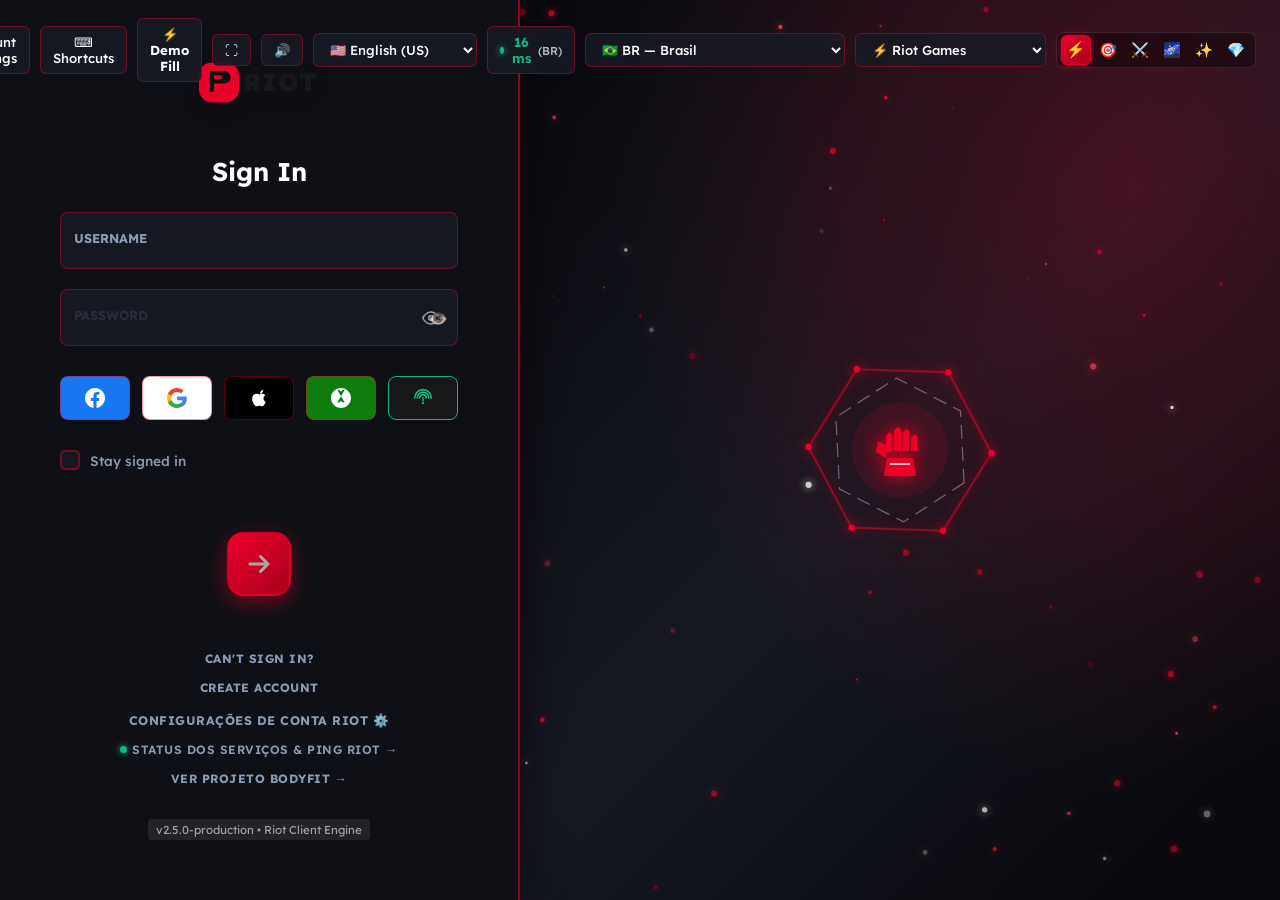
==== commit 325595bb: "feat: complete riot ecosystem with 6 gaming themes, canvas vfx, web audio synthesis, account setting" ====
--- a/index.html
+++ b/index.html
@@ -217,13 +217,17 @@
 
   <!-- Barra de Ferramentas Superior (Idioma, Tema, Áudio, Tela Cheia, Demo Fill) -->
   <header class="top-controls" role="region" aria-label="Preferências do usuário">
-    <a href="index/account-settings.html" class="control-btn" id="btnTopAccount" title="Central de Configurações da Conta Riot" style="text-decoration: none; display: flex; align-items: center; gap: 6px; border-color: rgba(235, 0, 41, 0.4); background: rgba(235, 0, 41, 0.12);">
+    <a href="index/account-settings.html" class="control-btn" id="btnTopAccount" title="Central de Configurações da Conta Riot" data-i18n-title="settings_title" style="text-decoration: none; display: flex; align-items: center; gap: 6px; border-color: rgba(235, 0, 41, 0.4); background: rgba(235, 0, 41, 0.12);">
       <span>⚙️</span>
-      <span id="topAccountName">Minha Conta</span>
+      <span id="topAccountName" data-i18n="settings_title">Configurações</span>
     </a>
 
-    <button type="button" class="control-btn" id="btnDemoFill" title="Auto-preencher credenciais de teste (player1 / password123)" style="background: rgba(235, 0, 41, 0.25); border-color: #EB0029; color: #FFF; font-weight: bold;">
-      <span>⚡ Demo Fill</span>
+    <button type="button" class="control-btn" id="btnShortcutsHud" title="Atalhos de Teclado" data-i18n-title="shortcuts_title">
+      <span>⌨</span> <span data-i18n="shortcuts_btn">Atalhos</span>
+    </button>
+
+    <button type="button" class="control-btn" id="btnDemoFill" title="Auto-preencher credenciais de teste (player1 / password123)" data-i18n-title="demo_fill_tooltip" style="background: rgba(235, 0, 41, 0.25); border-color: #EB0029; color: #FFF; font-weight: bold;">
+      <span data-i18n="demo_fill">⚡ Demo Fill</span>
     </button>
 
     <button type="button" class="control-btn" onclick="toggleFullscreen()" title="Tela cheia (F11)">
@@ -234,12 +238,13 @@
       <span id="audioIcon">🔊</span>
     </button>
 
-    <select id="langSelector" class="control-select" aria-label="Seletor de idioma">
-      <option value="pt-BR" selected>Português (BR)</option>
-      <option value="en-US">English (US)</option>
-      <option value="es-ES">Español (ES)</option>
-      <option value="ja-JP">日本語 (JA)</option>
-      <option value="ko-KR">한국어 (KO)</option>
+    <select id="langSelector" class="control-select" aria-label="Seletor de idioma" data-i18n-aria="lang_selector_label" title="Idioma / Language">
+      <option value="pt-BR" selected>🇧🇷 Português (BR)</option>
+      <option value="en-US">🇺🇸 English (US)</option>
+      <option value="es-ES">🇪🇸 Español (ES)</option>
+      <option value="ja-JP">🇯🇵 日本語 (JA)</option>
+      <option value="ko-KR">🇰🇷 한국어 (KO)</option>
+      <option value="de-DE">🇩🇪 Deutsch (DE)</option>
     </select>
 
     <select id="themeSelector" class="control-select" aria-label="Seletor de tema">
@@ -401,6 +406,49 @@
       
       <div class="modal-actions">
         <button type="button" class="btn-action-primary" id="btnVerify2FA" data-i18n="verifyCode">Verificar e Entrar</button>
+      </div>
+    </div>
+  </div>
+
+  <!-- Modal: Atalhos de Teclado (Shortcuts HUD) -->
+  <div class="modal-overlay" id="modalShortcuts" role="dialog" aria-modal="true" aria-labelledby="shortcutsTitle">
+    <div class="modal-box" style="max-width: 480px;">
+      <button class="modal-close-btn" id="closeShortcutsBtn" aria-label="Fechar" data-i18n-aria="close_aria">&times;</button>
+      <div style="display:flex; align-items:center; gap:10px; margin-bottom: 8px;">
+        <span style="font-size: 1.4rem;">⌨️</span>
+        <h2 id="shortcutsTitle" data-i18n="shortcuts_title" style="margin:0;">Atalhos de Teclado</h2>
+      </div>
+      <p data-i18n="shortcuts_subtitle" style="margin-bottom: 20px;">Navegue pelo Riot Client rapidamente usando atalhos do teclado</p>
+      
+      <div class="shortcuts-list" style="display: flex; flex-direction: column; gap: 10px; margin-bottom: 24px;">
+        <div style="display:flex; justify-content:space-between; align-items:center; background:rgba(255,255,255,0.04); padding:10px 14px; border-radius:6px; border:1px solid rgba(255,255,255,0.08);">
+          <span data-i18n="shortcuts_theme" style="font-size:0.86rem; color:#E4E4E7;">Alternar temas visuais (Riot, Valorant, LoL, TFT)</span>
+          <div style="display:flex; gap:4px;"><kbd style="background:#27272A; border:1px solid #3F3F46; padding:2px 8px; border-radius:4px; font-size:0.78rem; font-weight:700; color:#FFF;">Alt</kbd> + <kbd style="background:#27272A; border:1px solid #3F3F46; padding:2px 8px; border-radius:4px; font-size:0.78rem; font-weight:700; color:#FFF;">T</kbd></div>
+        </div>
+
+        <div style="display:flex; justify-content:space-between; align-items:center; background:rgba(255,255,255,0.04); padding:10px 14px; border-radius:6px; border:1px solid rgba(255,255,255,0.08);">
+          <span data-i18n="shortcuts_lang" style="font-size:0.86rem; color:#E4E4E7;">Alternar idioma da interface ciclicamente</span>
+          <div style="display:flex; gap:4px;"><kbd style="background:#27272A; border:1px solid #3F3F46; padding:2px 8px; border-radius:4px; font-size:0.78rem; font-weight:700; color:#FFF;">Alt</kbd> + <kbd style="background:#27272A; border:1px solid #3F3F46; padding:2px 8px; border-radius:4px; font-size:0.78rem; font-weight:700; color:#FFF;">L</kbd></div>
+        </div>
+
+        <div style="display:flex; justify-content:space-between; align-items:center; background:rgba(255,255,255,0.04); padding:10px 14px; border-radius:6px; border:1px solid rgba(255,255,255,0.08);">
+          <span data-i18n="shortcuts_audio" style="font-size:0.86rem; color:#E4E4E7;">Ativar ou silenciar efeitos sonoros (SFX)</span>
+          <div style="display:flex; gap:4px;"><kbd style="background:#27272A; border:1px solid #3F3F46; padding:2px 8px; border-radius:4px; font-size:0.78rem; font-weight:700; color:#FFF;">Ctrl</kbd> + <kbd style="background:#27272A; border:1px solid #3F3F46; padding:2px 8px; border-radius:4px; font-size:0.78rem; font-weight:700; color:#FFF;">M</kbd></div>
+        </div>
+
+        <div style="display:flex; justify-content:space-between; align-items:center; background:rgba(255,255,255,0.04); padding:10px 14px; border-radius:6px; border:1px solid rgba(255,255,255,0.08);">
+          <span data-i18n="shortcuts_fullscreen" style="font-size:0.86rem; color:#E4E4E7;">Entrar ou sair do modo de tela cheia</span>
+          <div style="display:flex; gap:4px;"><kbd style="background:#27272A; border:1px solid #3F3F46; padding:2px 8px; border-radius:4px; font-size:0.78rem; font-weight:700; color:#FFF;">F11</kbd></div>
+        </div>
+
+        <div style="display:flex; justify-content:space-between; align-items:center; background:rgba(255,255,255,0.04); padding:10px 14px; border-radius:6px; border:1px solid rgba(255,255,255,0.08);">
+          <span data-i18n="shortcuts_escape" style="font-size:0.86rem; color:#E4E4E7;">Fechar janelas modais ativas</span>
+          <div style="display:flex; gap:4px;"><kbd style="background:#27272A; border:1px solid #3F3F46; padding:2px 8px; border-radius:4px; font-size:0.78rem; font-weight:700; color:#FFF;">Esc</kbd></div>
+        </div>
+      </div>
+      
+      <div class="modal-actions">
+        <button type="button" class="btn-action-primary" id="btnCloseShortcutsModal" data-i18n="close">Fechar</button>
       </div>
     </div>
   </div>
@@ -455,6 +503,51 @@
           });
         }
       });
+
+      // Redirecionamento Automático para Central de Configurações da Conta
+      window.addEventListener('auth:success', (e) => {
+        const username = e.detail?.user?.username || 'player1';
+        if (window.showRiotToast) {
+          window.showRiotToast(`Login aprovado! Entrando na Central de Contas Riot...`, 'success');
+        }
+        setTimeout(() => {
+          window.location.href = 'index/account-settings.html';
+        }, 1200);
+      });
+
+      // Shortcuts HUD Modal Handlers
+      const btnShortcuts = document.getElementById('btnShortcutsHud');
+      const modalShortcuts = document.getElementById('modalShortcuts');
+      const closeShortcutsBtn = document.getElementById('closeShortcutsBtn');
+      const btnCloseShortcutsModal = document.getElementById('btnCloseShortcutsModal');
+
+      if (btnShortcuts && modalShortcuts) {
+        btnShortcuts.addEventListener('click', () => {
+          modalShortcuts.classList.add('active');
+          if (window.riotAudio) window.riotAudio.play('click');
+        });
+      }
+
+      [closeShortcutsBtn, btnCloseShortcutsModal].forEach(btn => {
+        if (btn && modalShortcuts) {
+          btn.addEventListener('click', () => {
+            modalShortcuts.classList.remove('active');
+            if (window.riotAudio) window.riotAudio.play('click');
+          });
+        }
+      });
+
+      // Atualizar indicador da conta no topo se houver sessão ativa
+      try {
+        const activeSession = localStorage.getItem('riot_auth_session') || sessionStorage.getItem('riot_auth_session');
+        if (activeSession) {
+          const parsed = JSON.parse(activeSession);
+          if (parsed.username) {
+            const topLabel = document.getElementById('topAccountName');
+            if (topLabel) topLabel.textContent = parsed.username;
+          }
+        }
+      } catch (err) {}
     });
   </script>
 </body>
